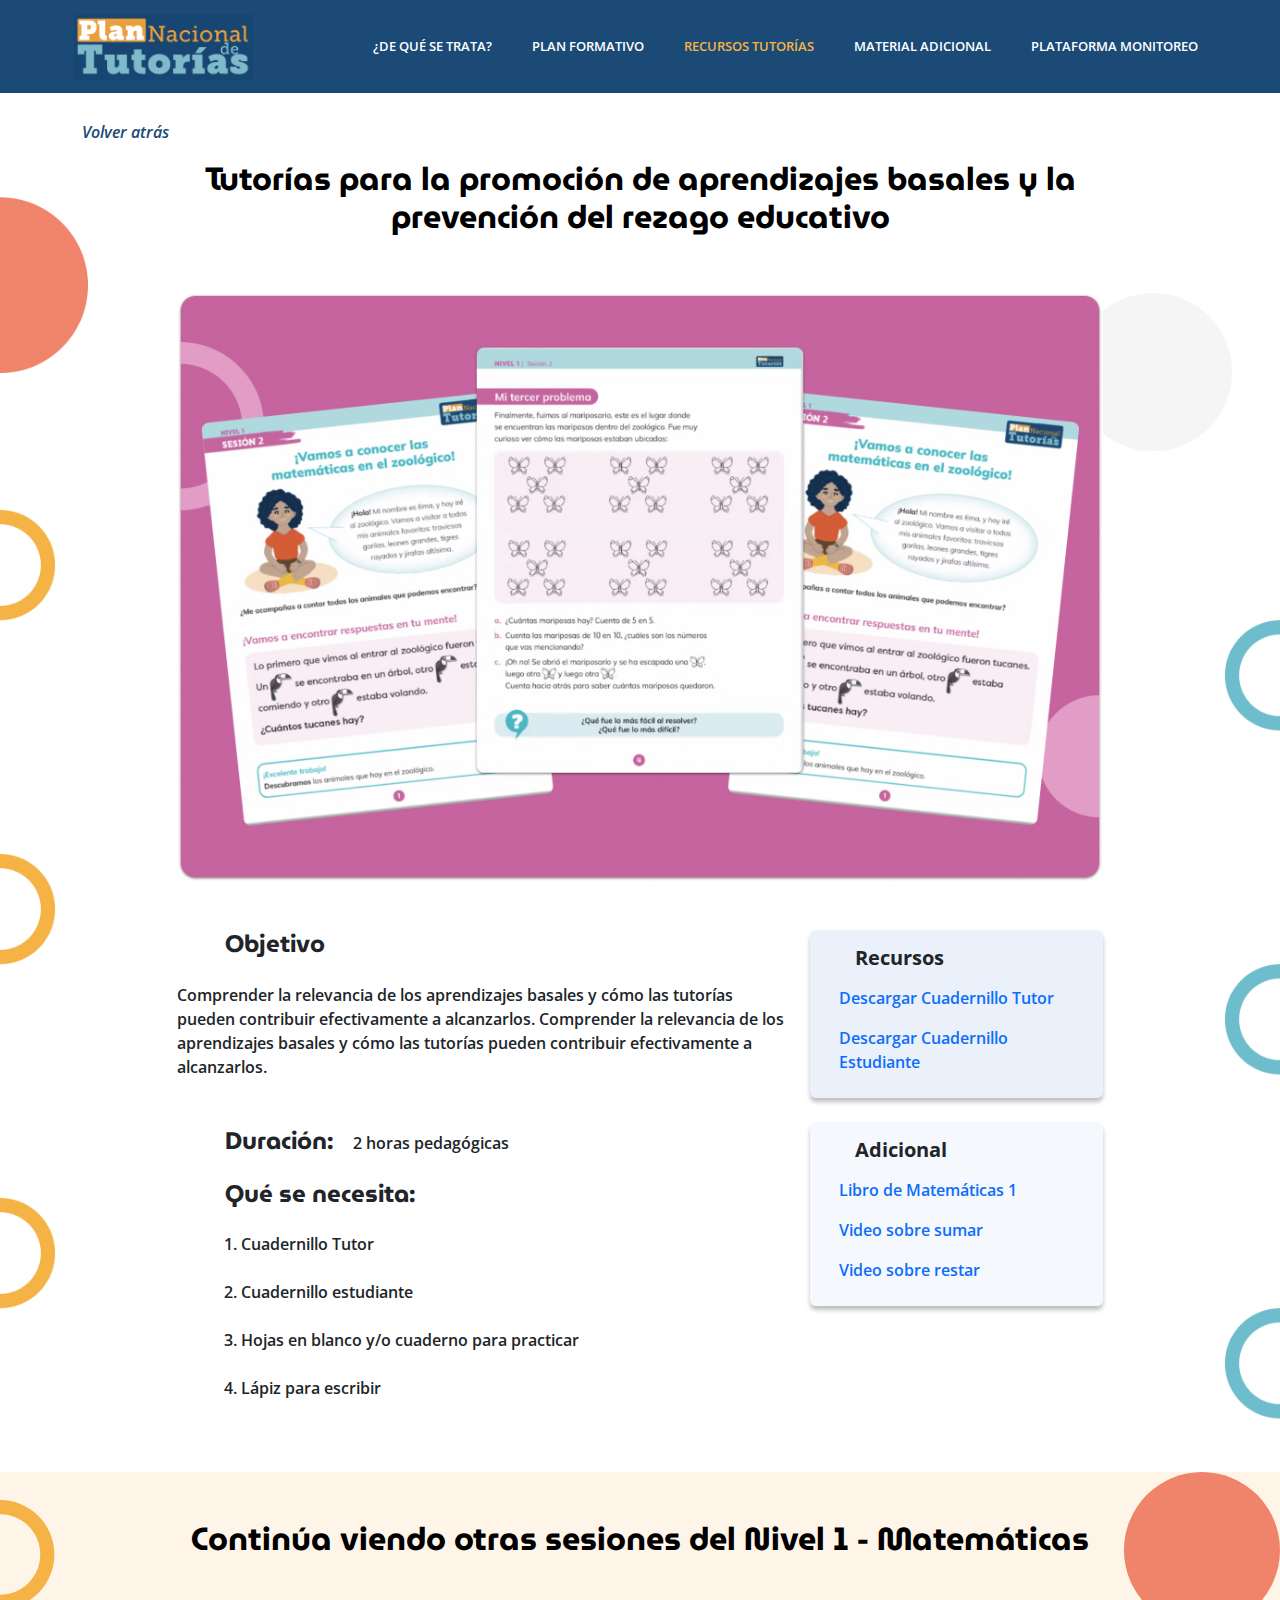
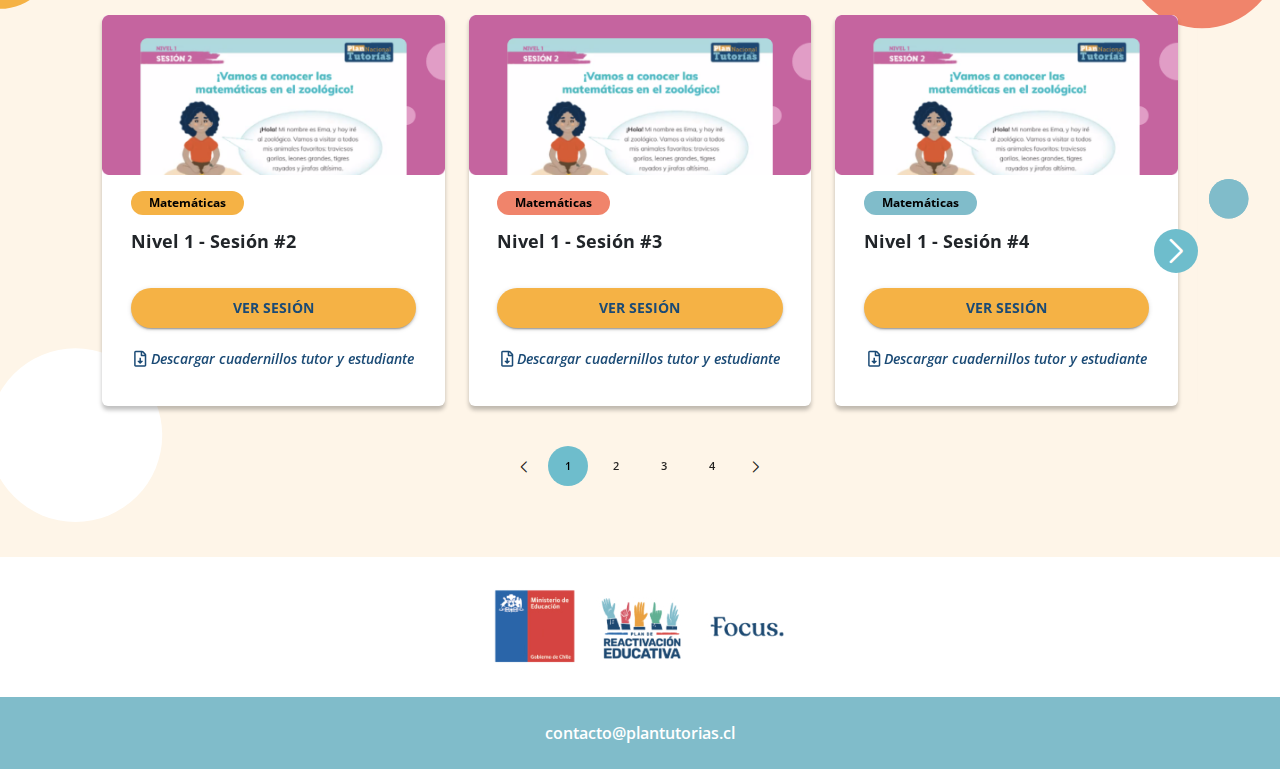
==== recursos-sesion.html @ ec2038d1 "feat: recursos sesion nav pilll" ====
<!DOCTYPE html>
<html lang="es">

<head>
    <meta charset="UTF-8">
    <meta name="viewport" content="width=device-width, initial-scale=1.0">
    <title>Plan Nacional | Tutorías | Recursos</title>
    <link href="https://cdn.jsdelivr.net/npm/bootstrap@5.3.3/dist/css/bootstrap.min.css" rel="stylesheet"
        integrity="sha384-QWTKZyjpPEjISv5WaRU9OFeRpok6YctnYmDr5pNlyT2bRjXh0JMhjY6hW+ALEwIH" crossorigin="anonymous">
    <link rel="preconnect" href="https://fonts.googleapis.com">
    <link rel="preconnect" href="https://fonts.gstatic.com" crossorigin>
    <link href="https://fonts.googleapis.com/css2?family=MuseoModerno:ital,wght@0,100..900;1,100..900&family=Open+Sans:ital,wght@0,300..800;1,300..800&display=swap" rel="stylesheet"> 
    <link rel="stylesheet" href="https://cdnjs.cloudflare.com/ajax/libs/animate.css/4.1.1/animate.min.css">
    <link rel="stylesheet" href="https://cdn.jsdelivr.net/npm/swiper@11/swiper-bundle.min.css" />
    <link href="style.css" rel="stylesheet">
</head>

<body>

    <main>

        <nav class="navbar navbar-expand-lg navbar-dark fixed-top bg-light">
            <div class="container px-lg-1">
                <a class="navbar-brand" href="index.html">
                    <img src="assets/plan-nacional-de-tutorias-logo.jpg" alt="Plan Nacional Tutorias Logo" height="66" class="d-inline-block align-text-top"> 
                </a>
                <button class="navbar-toggler" type="button" data-bs-toggle="offcanvas" data-bs-target="#offcanvasNavbar" aria-controls="offcanvasNavbar" aria-label="Toggle navigation">
                    <span class="navbar-toggler-icon"></span>
                </button>
                <div class="offcanvas offcanvas-end" tabindex="-1" id="offcanvasNavbar" aria-labelledby="offcanvasNavbarLabel">
                    <div class="offcanvas-header">
                      <h5 class="offcanvas-title d-none" id="offcanvasNavbarLabel">Offcanvas</h5>
                      <button type="button" class="btn-close" data-bs-dismiss="offcanvas" aria-label="Close"></button>
                    </div>
                    <div class="offcanvas-body">
                        <ul class="navbar-nav ms-auto">
                            <li class="nav-item" data-bs-dismiss="offcanvas">
                                <a class="nav-link" aria-current="true" href="index.html">¿De qué se trata?</a>
                            </li>
                            <li class="nav-item" data-bs-dismiss="offcanvas">
                                <a class="nav-link" href="index.html">Plan formativo</a>
                            </li>
                            <li class="nav-item" data-bs-dismiss="offcanvas">
                                <a class="nav-link active" href="recursos.html">Recursos tutorías</a>
                            </li>
                            <li class="nav-item" data-bs-dismiss="offcanvas">
                                <a class="nav-link" href="index.html">Material adicional</a>
                            </li>
                            <li class="nav-item" data-bs-dismiss="offcanvas">
                                <a class="nav-link" href="index.html">Plataforma monitoreo</a>
                            </li>
                        </ul>
                    </div> 
                </div> 
            </div>
        </nav> 

        <nav aria-label="breadcrumb">
            <div class="container mt-5">
                <div class="row">
                    <div class="col-12">
                        <ol class="breadcrumb">
                            <li class="breadcrumb-item active" aria-current="page">
                                <a href="index.html" class="text-italic text-decoration-none">Volver atrás</a>
                            </li>
                        </ol>
                    </div>
                </div>
            </div>
        </nav>

        <section class="section mb-5">
            <div class="container">
                <div class="row">
                    <div class="col-lg-10 mx-auto">

                        <div class="row">
                            <div class="col-12">
                                <h2 class="h2 pb-5 text-center">Tutorías para la promoción de aprendizajes basales y la prevención del rezago educativo</h2>
                            </div>
                        </div>
                        <div class="row mb-5">
                            <div class="col-12">
                                <img src="assets/image-7-big.jpg" alt="" class="w-100"/>
                            </div>
                        </div>
                        <div class="row justify-content-between">
                            <div class="col-lg-8">
                                <h6 class="h6 ps-lg-5 mb-4">Objetivo</h6>
                                <p class="mb-5">Comprender la relevancia de los aprendizajes basales y cómo las tutorías pueden contribuir efectivamente a alcanzarlos. Comprender la relevancia de los aprendizajes basales y cómo las tutorías pueden contribuir efectivamente a alcanzarlos.</p>
                                <div class="mb-4">
                                    <h6 class="h6 ps-lg-5 mb-4 d-inline me-3">Duración:</h6> <span class="d-inline">2 horas pedagógicas</span> 
                                </div>
                                <h6 class="h6 ps-lg-5 mb-4">Qué se necesita:</h6>
                                <ol class="ps-lg-5 ms-lg-3">
                                    <li class="mb-4">Cuadernillo Tutor</li>
                                    <li class="mb-4">Cuadernillo estudiante</li>
                                    <li class="mb-4">Hojas en blanco y/o cuaderno para practicar</li>
                                    <li class="mb-4">Lápiz para escribir</li>
                                </ol>
                            </div>
                            <div class="col-lg-4">
                                <div class="card bg-grey mb-4">
                                    <div class="card-body">
                                        <h5 class="card-title fw-bold ps-lg-3 mb-2">Recursos</h5> 
                                        <ul class="list-group list-group-flush">
                                            <li class="list-group-item">
                                                <a href="#">Descargar Cuadernillo Tutor</a>
                                            </li>
                                            <li class="list-group-item">
                                                <a href="#">Descargar Cuadernillo Estudiante</a>
                                            </li>
                                        </ul>
                                    </div>
                                </div>
                                <div class="card bg-light-grey">
                                    <div class="card-body">
                                        <h5 class="card-title fw-bold ps-lg-3 mb-2">Adicional</h5>
                                        <ul class="list-group list-group-flush">
                                            <li class="list-group-item">
                                                <a href="#">Libro de Matemáticas 1</a>
                                            </li>
                                            <li class="list-group-item">
                                                <a href="#">Video sobre sumar</a>
                                            </li>
                                            <li class="list-group-item">
                                                <a href="#">Video sobre restar</a>
                                            </li>
                                        </ul>
                                    </div>
                                </div>
                            </div>
                        </div>
                    </div>
                </div>
            </div>
        </section>

        <section class="section bg-secondary">
            <div class="container">
                <div class="row">
                    <div class="col-12">
                        <h2 class="h2 py-5 text-center">Continúa viendo otras sesiones del Nivel 1 - Matemáticas</h2>
                    </div>
                </div>
                <div class="row">
                    <div class="col-12">
                        <div class="swiper">
                            <div class="swiper-wrapper">
                                <div class="swiper-slide d-flex align-items-stretch">
                                    <div class="card">
                                        <img src="assets/image-sesion.png" class="card-img-top" alt="...">
                                        <div class="card-body d-flex align-items-start flex-column">
                                            <span class="badge rounded-pill bg-warning">Matemáticas</span>
                                            <h3 class="h5 card-title">Nivel 1 - Sesión #2</h3>
                                            <a href="#" class="btn btn-primary mt-auto w-100">Ver sesión</a>
                                            <a href="#" class="card-link">
                                                Descargar cuadernillos tutor y estudiante
                                            </a>
                                        </div>
                                    </div>
                                </div>
                                <div class="swiper-slide d-flex align-items-stretch">
                                    <div class="card">
                                        <img src="assets/image-sesion.png" class="card-img-top" alt="...">
                                        <div class="card-body d-flex align-items-start flex-column">
                                            <span class="badge rounded-pill bg-danger">Matemáticas</span>
                                            <h3 class="h5 card-title">Nivel 1 - Sesión #3</h3>
                                            <a href="#" class="btn btn-primary mt-auto w-100">Ver sesión</a>
                                            <a href="#" class="card-link">
                                                Descargar cuadernillos tutor y estudiante
                                            </a>
                                        </div>
                                    </div>
                                </div>
                                <div class="swiper-slide d-flex align-items-stretch">
                                    <div class="card">
                                        <img src="assets/image-sesion.png" class="card-img-top" alt="...">
                                        <div class="card-body d-flex align-items-start flex-column">
                                            <span class="badge rounded-pill bg-info">Matemáticas</span>
                                            <h3 class="h5 card-title">Nivel 1 - Sesión #4</h3>
                                            <a href="#" class="btn btn-primary mt-auto w-100">Ver sesión</a>
                                            <a href="#" class="card-link">
                                                Descargar cuadernillos tutor y estudiante
                                            </a>
                                        </div>
                                    </div>
                                </div>
                                <div class="swiper-slide d-flex align-items-stretch">
                                    <div class="card">
                                        <img src="assets/image-sesion.png" class="card-img-top" alt="...">
                                        <div class="card-body d-flex align-items-start flex-column">
                                            <span class="badge rounded-pill bg-warning">Matemáticas</span>
                                            <h3 class="h5 card-title">Nivel 1 - Sesión #4</h3>
                                            <a href="#" class="btn btn-primary mt-auto w-100">Ver sesión</a>
                                            <a href="#" class="card-link">
                                                Descargar cuadernillos tutor y estudiante
                                            </a>
                                        </div>
                                    </div>
                                </div>
                                <div class="swiper-slide d-flex align-items-stretch">
                                    <div class="card">
                                        <img src="assets/image-sesion.png" class="card-img-top" alt="...">
                                        <div class="card-body d-flex align-items-start flex-column">
                                            <span class="badge rounded-pill bg-warning">Matemáticas</span>
                                            <h3 class="h5 card-title">Nivel 1 - Sesión #4</h3>
                                            <a href="#" class="btn btn-primary mt-auto w-100">Ver sesión</a>
                                            <a href="#" class="card-link">
                                                Descargar cuadernillos tutor y estudiante
                                            </a>
                                        </div>
                                    </div>
                                </div>
                                <div class="swiper-slide d-flex align-items-stretch">
                                    <div class="card">
                                        <img src="assets/image-sesion.png" class="card-img-top" alt="...">
                                        <div class="card-body d-flex align-items-start flex-column">
                                            <span class="badge rounded-pill bg-warning">Matemáticas</span>
                                            <h3 class="h5 card-title">Nivel 1 - Sesión #4</h3>
                                            <a href="#" class="btn btn-primary mt-auto w-100">Ver sesión</a>
                                            <a href="#" class="card-link">
                                                Descargar cuadernillos tutor y estudiante
                                            </a>
                                        </div>
                                    </div>
                                </div>
                            </div> 
                            <div class="append-buttons">
                                <a href="#" class="prepend-slide"> </a>  
                                <div class="swiper-pagination"></div>   
                                <a href="#" class="append-slide"> </a> 
                            </div>
                            <div class="swiper-button-prev"></div>
                            <div class="swiper-button-next"></div> 
                        </div>
                    </div> 
                </div>
            </div>
        </section>

        <footer>
            
            <div class="container">
                <div class="row">
                    <div class="col py-4 text-center">
                        <img src="assets/logos-footer.jpg" alt="">
                    </div>
                </div>
            </div> 

            <div class="footer py-4">
                <div class="container px-5 px-lg-1">
                    <div class="row"> 
                        <div class="col">
                            <p class="text-white text-center m-0">contacto@plantutorias.cl</p>
                        </div>
                    </div>
                </div>
            </div>

        </footer> 

    </main>

    <script src="https://cdn.jsdelivr.net/npm/bootstrap@5.3.3/dist/js/bootstrap.bundle.min.js"
        integrity="sha384-YvpcrYf0tY3lHB60NNkmXc5s9fDVZLESaAA55NDzOxhy9GkcIdslK1eN7N6jIeHz"
        crossorigin="anonymous"></script>
    <script src="https://cdn.jsdelivr.net/npm/swiper@11/swiper-bundle.min.js"></script>
    <script src="main.js"></script>

</body>

</html>
---- style.css ----
:root {
    --black:        rgba(0, 0, 0, 1);
    --blue:         rgba(56, 114, 255, 1);
    --cyan:         rgba(128, 188, 202, 1);
    --dark-blue:    rgba(26, 74, 117, 1);
    --dark-grey:    rgba(117, 117, 117, 1);
    --grey:         rgba(235, 241, 250, 1); 
    --light-grey:   rgba(235, 241, 250, .5); 
    --light-yellow: rgba(254, 245, 232, 1);
    --pink:         rgba(197, 100, 159, 1);
    --salmon:       rgba(240, 132, 107, 1);
    --sky:          rgba(110, 189, 204, 1);
    --white:        rgba(255, 255, 255, 1);
    --yellow:       rgba(245, 178, 69, 1);
    --open-sans:    'Open Sans', arial, sans-serif;
    --museo:        "MuseoModerno", sans-serif;
}

body {
    font-family: var(--open-sans);
    font-weight: 600;
    padding-top: 4.5em;
    font-size: 1rem;
}


@media (min-width: 576px){ 

    .section{
        background-image: url(assets/background-section.jpg), url(assets/background-6.png);
        background-size: 100%, 100%;
        background-repeat: no-repeat, repeat-y; 
        background-position: center top, center center;
    }

    .section.bg-secondary{
        background-image: url(assets/background-3.svg);
    }
}

.navbar{
    background-color: var(--dark-blue)!important;
}

.navbar-expand-lg .navbar-nav .nav-link{
    padding-left: 2rem;
    color: var(--white);
    text-transform: uppercase;
    font-size: .8rem;
}

.navbar-expand-lg .navbar-nav .nav-link:hover, 
.navbar-expand-lg .navbar-nav .nav-link:focus, 
.navbar-expand-lg .navbar-nav .nav-link:active, 
.navbar-expand-lg .navbar-nav .nav-link.active
{
    color: var(--yellow);
}

.navbar-toggler{
    border-color: var(--primary);
}

.navbar-toggler:focus{
    box-shadow: var(--primary)
}

.breadcrumb-item.active a{
    font-style: italic;
    color: var(--dark-blue);
}

.h1, .h2, .h3, .h4{
    font-family: var(--museo);
    color: var(--black); 
    font-size: 2rem;
    font-weight: 700;
}

.h3 {
    font-family: var(--open-sans);
    font-size: 1.5rem;
    font-weight: 700;
}

.h4 {
    font-family: var(--open-sans);
    font-size: 1.1rem;
    text-transform: uppercase;
    color: var(--dark-grey);
}
 
.h6 {
    font-family: var(--museo);
    font-size: 1.5rem;
    font-weight: 700;
}
 
.hero {
    overflow: hidden;
    height: 60vh;
    background-size: 100%;
    background-color: var(--cyan);
}  

.hero.hero-recursos{ 
    background-color: var(--yellow);
}

@media (min-width: 576px){
    .hero{
        background-color: var(--cyan);
        background-image: url(assets/background-banner.svg);
        background-repeat: no-repeat;
        background-position: bottom right; 
        background-size: 55%;
    }
    .hero.hero-recursos{
        background-color: var(--yellow);
        background-image: url(assets/background-banner-recursos.svg);
    }
}

.bg-grey{
    background-color: var(--grey)
}

.bg-light-grey{
    background-color: var(--light-grey)
}

.bg-secondary{
    background-color: var(--light-yellow)!important;
}

.bg-warning{
    background-color: var(--yellow)!important;
}

.bg-danger{
    background-color: var(--salmon)!important;
}

.bg-info{
    background-color: var(--cyan)!important;
}

.badge{
    color: var(--black)!important;
    margin-bottom: 1.3em;
    padding: .5em 1.5em;
}

.btn{
    border-radius: 50px;
    font-weight: bolder;
    text-transform: uppercase;
}

.btn-lg{
    padding: 1rem 2rem;
}

.btn.btn-primary{
    background-color: var(--yellow)!important;
    border: none;
    box-shadow: 0 3px 1px -2px rgba(0, 0, 0, .2), 
                0 2px 2px 0 rgba(0, 0, 0, .14), 
                0 1px 5px 0 rgba(0, 0, 0, .12);
    color: var(--dark-blue);
    font-size: .9rem;
    font-weight: 700;
    padding: .6rem;
    text-transform: uppercase;
}

.card{
    box-shadow: 0 4px 4px 0px rgba(0, 0, 0, .25);
    border: none;
}

.card .card-body{
    padding: 1rem 1.8rem;
}

.card .card-body .h5{
    font-family: var(--open-sans);
    font-weight: 700;
    font-size: 1.1rem;
    line-height: 1.4rem;
}
    
.card .card-link{
    display: block;
    font-style: italic;
    font-size: .85rem;
    text-decoration: none;
    display: flex;
    align-items: center;
    color: var(--dark-blue);
    margin: 1rem 0;
}

.card .card-link:before{
    content: '';
    background-image: url(assets/descargar-icon.svg);
    display: inline-block;
    width: 20px;
    height: 30px;
    background-repeat: no-repeat;
    background-position: center;
    background-size: contain;
}

.card .card-title{
    margin-bottom: 1.6rem;
}

.list-group{
    background: transparent;
}

.list-group .list-group-item{
    border: none;
    background: transparent;
    padding-right: 0;
    padding-left: 0;
}

.list-group .list-group-item a {
    text-decoration: none;
}

.figure {
    overflow: hidden;
}

.figure-img {
    height: 100%;
    object-fit: cover; 
} 

.iframe-container {
    background-attachment: scroll;
    background-image: url(assets/iframe-background.png);
    background-position: top;
    background-repeat: no-repeat;
    background-size: 100%;
    min-height: 30vh;
}

@media(min-width: 720px) {

    .iframe-container {
        min-height: 880px;
    }
    
}

.video{
    border-radius: 8px;
    overflow: hidden;
    box-shadow: 
        0 115px 64px rgba(0, 0, 0, .01),
        0 75px 59px rgba(0, 0, 0, .08),
        0 42px 50px rgba(0, 0, 0, .28),
        0 18px 37px rgba(0, 0, 0, .47),
        0 5px 20px rgba(0, 0, 0, .54);
}
 
.footer {
    background-color: var(--cyan);
}

.swiper {
    width: 100%;
    height: 87%; 
    padding: 0 20px;
}

@media (min-width: 576px){ 
    
    .swiper {
        width: 100%;
        height: 87%;
        padding: 0 20px 80px;
    }

}

.swiper-button-next.swiper-button-disabled, .swiper-button-prev.swiper-button-disabled{
    display: none;
}

.swiper-button-prev, .swiper-rtl .swiper-button-next{ 
    left: 0px;
}

.swiper-button-next, .swiper-rtl .swiper-button-prev{
    right: 0px;
}

.swiper-button-prev, .swiper-rtl .swiper-button-next,
.swiper-button-next, .swiper-rtl .swiper-button-prev{
    background: var(--sky);
    border-radius: 50px;
    padding: 22px;
} 

.swiper-button-next:after, .swiper-button-prev:after{
    font-size: 1.5rem;
    color: white;
}

.swiper-horizontal>.swiper-pagination-bullets, .swiper-pagination-bullets.swiper-pagination-horizontal, .swiper-pagination-custom, .swiper-pagination-fraction{
    position: relative;
    width: auto;
    bottom: 0;  
}

.swiper-pagination-bullet {
    width: 40px;
    height: 40px;
    text-align: center;
    line-height: 20px;
    font-size: .7rem;
    color: rgba(0,0,0,.87);
    opacity: 1;
    background: transparent;
    align-content: center;
}

.swiper-pagination-bullet-active {
    color: var(--black);
    background: var(--sky);
}
    
.append-buttons  {
    display: flex;
    align-items: center;
    justify-content: center;
    margin-top: 40px;
} 

.prepend-slide, 
.append-slide{
    display: none
}

@media (min-width: 576px){ 
    .prepend-slide, 
    .append-slide{
        width: 40px;
        height: 40px;  
        color: rgba(0,0,0,.87);
        text-decoration: none; 
        border-radius: 50px;  
        font-family: swiper-icons;
        font-size: .7rem;
        text-transform: none !important;
        letter-spacing: 0;
        font-variant: initial;
        line-height: 1;
        display: inline-block;
        text-align: center;
        align-content: center;
    }

    .prepend-slide:after{
        content: 'prev';
    } 

    .append-slide:after{
        content: 'next';
    } 
}

.opacity{
    opacity: .8
}

.nav-pills{
    justify-content: center;
}

.nav-pills .nav-item{
    margin: 0 .5rem;
}

.nav-pills .nav-item .nav-link{
    border-radius: 50px;
    border: 1px solid var(--dark-blue);
    color: var(--dark-blue);
    font-weight: 700;
}

.nav-pills .nav-item .nav-link.active{
    border: 1px solid var(--sky);
    background: var(--sky);
    color: var(--white);
}

.offcanvas{
    background: var(--sky)
}
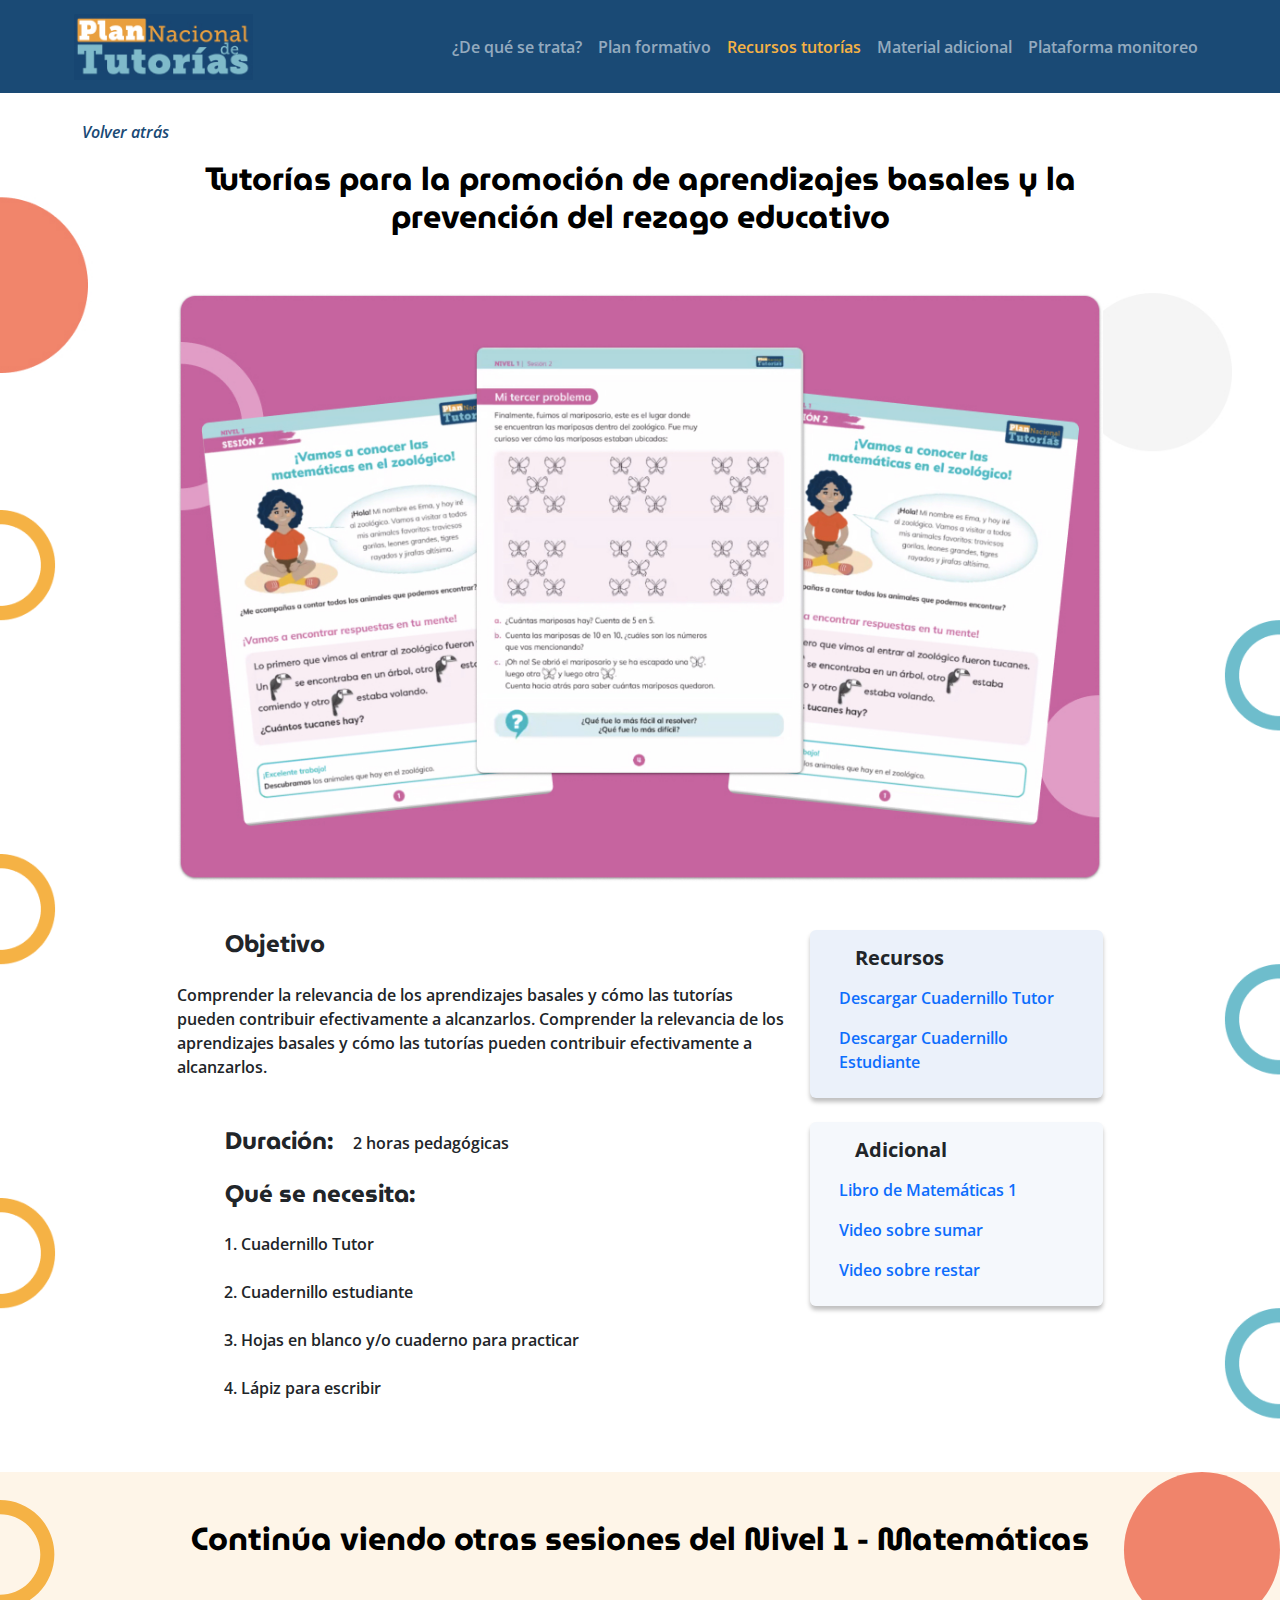
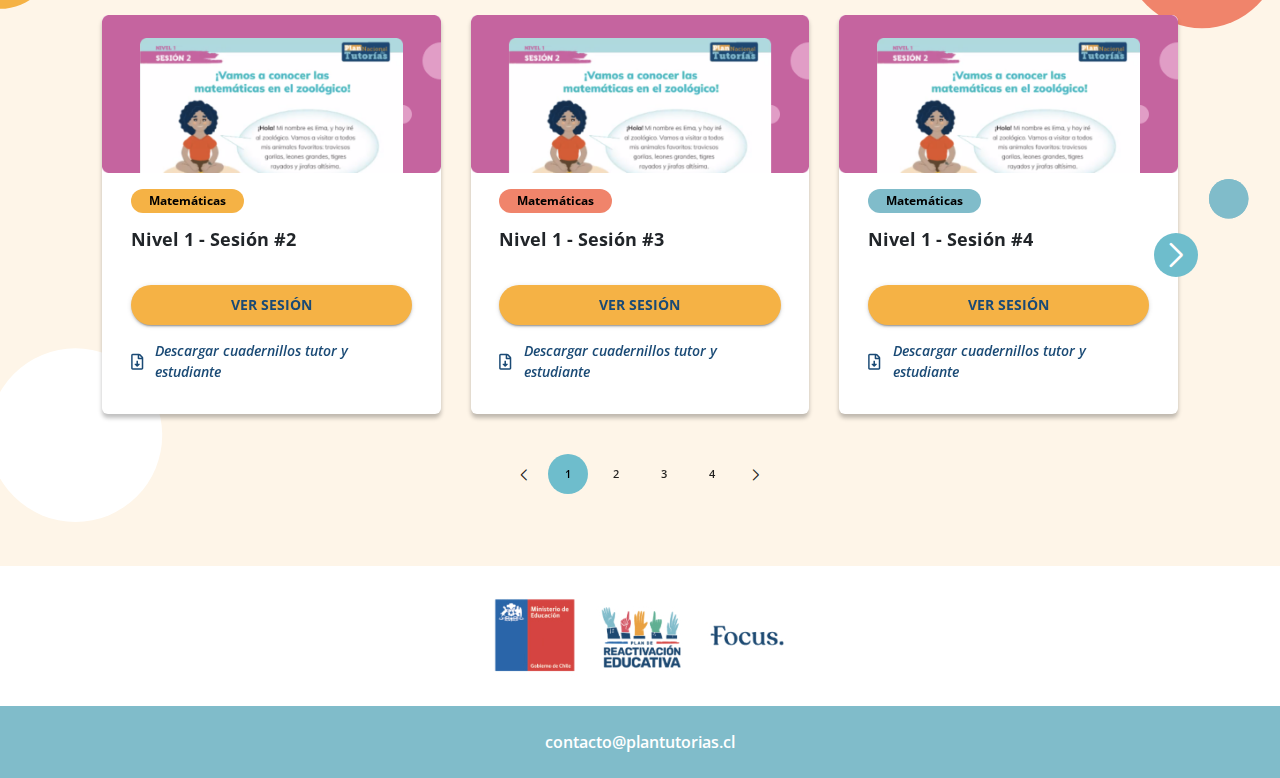
==== commit 0a28af5f: "feat: css fixes" ====
--- a/recursos-sesion.html
+++ b/recursos-sesion.html
@@ -28,9 +28,9 @@
                     <span class="navbar-toggler-icon"></span>
                 </button>
                 <div class="offcanvas offcanvas-end" tabindex="-1" id="offcanvasNavbar" aria-labelledby="offcanvasNavbarLabel">
-                    <div class="offcanvas-header">
-                      <h5 class="offcanvas-title d-none" id="offcanvasNavbarLabel">Offcanvas</h5>
-                      <button type="button" class="btn-close" data-bs-dismiss="offcanvas" aria-label="Close"></button>
+                    <div class="offcanvas-header" data-bs-theme="dark">
+                        <h5 class="offcanvas-title d-none" id="offcanvasNavbarLabel">Offcanvas</h5> 
+                        <button type="button" class="btn-close" data-bs-dismiss="offcanvas" aria-label="Close"></button>  
                     </div>
                     <div class="offcanvas-body">
                         <ul class="navbar-nav ms-auto">
@@ -151,7 +151,7 @@
                                     <div class="card">
                                         <img src="assets/image-sesion.png" class="card-img-top" alt="...">
                                         <div class="card-body d-flex align-items-start flex-column">
-                                            <span class="badge rounded-pill bg-warning">Matemáticas</span>
+                                            <span class="badge rounded-pill badge-warning">Matemáticas</span>
                                             <h3 class="h5 card-title">Nivel 1 - Sesión #2</h3>
                                             <a href="#" class="btn btn-primary mt-auto w-100">Ver sesión</a>
                                             <a href="#" class="card-link">
@@ -164,7 +164,7 @@
                                     <div class="card">
                                         <img src="assets/image-sesion.png" class="card-img-top" alt="...">
                                         <div class="card-body d-flex align-items-start flex-column">
-                                            <span class="badge rounded-pill bg-danger">Matemáticas</span>
+                                            <span class="badge rounded-pill badge-danger">Matemáticas</span>
                                             <h3 class="h5 card-title">Nivel 1 - Sesión #3</h3>
                                             <a href="#" class="btn btn-primary mt-auto w-100">Ver sesión</a>
                                             <a href="#" class="card-link">
@@ -177,46 +177,46 @@
                                     <div class="card">
                                         <img src="assets/image-sesion.png" class="card-img-top" alt="...">
                                         <div class="card-body d-flex align-items-start flex-column">
-                                            <span class="badge rounded-pill bg-info">Matemáticas</span>
-                                            <h3 class="h5 card-title">Nivel 1 - Sesión #4</h3>
-                                            <a href="#" class="btn btn-primary mt-auto w-100">Ver sesión</a>
-                                            <a href="#" class="card-link">
-                                                Descargar cuadernillos tutor y estudiante
-                                            </a>
-                                        </div>
-                                    </div>
-                                </div>
-                                <div class="swiper-slide d-flex align-items-stretch">
-                                    <div class="card">
-                                        <img src="assets/image-sesion.png" class="card-img-top" alt="...">
-                                        <div class="card-body d-flex align-items-start flex-column">
-                                            <span class="badge rounded-pill bg-warning">Matemáticas</span>
-                                            <h3 class="h5 card-title">Nivel 1 - Sesión #4</h3>
-                                            <a href="#" class="btn btn-primary mt-auto w-100">Ver sesión</a>
-                                            <a href="#" class="card-link">
-                                                Descargar cuadernillos tutor y estudiante
-                                            </a>
-                                        </div>
-                                    </div>
-                                </div>
-                                <div class="swiper-slide d-flex align-items-stretch">
-                                    <div class="card">
-                                        <img src="assets/image-sesion.png" class="card-img-top" alt="...">
-                                        <div class="card-body d-flex align-items-start flex-column">
-                                            <span class="badge rounded-pill bg-warning">Matemáticas</span>
-                                            <h3 class="h5 card-title">Nivel 1 - Sesión #4</h3>
-                                            <a href="#" class="btn btn-primary mt-auto w-100">Ver sesión</a>
-                                            <a href="#" class="card-link">
-                                                Descargar cuadernillos tutor y estudiante
-                                            </a>
-                                        </div>
-                                    </div>
-                                </div>
-                                <div class="swiper-slide d-flex align-items-stretch">
-                                    <div class="card">
-                                        <img src="assets/image-sesion.png" class="card-img-top" alt="...">
-                                        <div class="card-body d-flex align-items-start flex-column">
-                                            <span class="badge rounded-pill bg-warning">Matemáticas</span>
+                                            <span class="badge rounded-pill badge-info">Matemáticas</span>
+                                            <h3 class="h5 card-title">Nivel 1 - Sesión #4</h3>
+                                            <a href="#" class="btn btn-primary mt-auto w-100">Ver sesión</a>
+                                            <a href="#" class="card-link">
+                                                Descargar cuadernillos tutor y estudiante
+                                            </a>
+                                        </div>
+                                    </div>
+                                </div>
+                                <div class="swiper-slide d-flex align-items-stretch">
+                                    <div class="card">
+                                        <img src="assets/image-sesion.png" class="card-img-top" alt="...">
+                                        <div class="card-body d-flex align-items-start flex-column">
+                                            <span class="badge rounded-pill badge-warning">Matemáticas</span>
+                                            <h3 class="h5 card-title">Nivel 1 - Sesión #4</h3>
+                                            <a href="#" class="btn btn-primary mt-auto w-100">Ver sesión</a>
+                                            <a href="#" class="card-link">
+                                                Descargar cuadernillos tutor y estudiante
+                                            </a>
+                                        </div>
+                                    </div>
+                                </div>
+                                <div class="swiper-slide d-flex align-items-stretch">
+                                    <div class="card">
+                                        <img src="assets/image-sesion.png" class="card-img-top" alt="...">
+                                        <div class="card-body d-flex align-items-start flex-column">
+                                            <span class="badge rounded-pill badge-warning">Matemáticas</span>
+                                            <h3 class="h5 card-title">Nivel 1 - Sesión #4</h3>
+                                            <a href="#" class="btn btn-primary mt-auto w-100">Ver sesión</a>
+                                            <a href="#" class="card-link">
+                                                Descargar cuadernillos tutor y estudiante
+                                            </a>
+                                        </div>
+                                    </div>
+                                </div>
+                                <div class="swiper-slide d-flex align-items-stretch">
+                                    <div class="card">
+                                        <img src="assets/image-sesion.png" class="card-img-top" alt="...">
+                                        <div class="card-body d-flex align-items-start flex-column">
+                                            <span class="badge rounded-pill badge-warning">Matemáticas</span>
                                             <h3 class="h5 card-title">Nivel 1 - Sesión #4</h3>
                                             <a href="#" class="btn btn-primary mt-auto w-100">Ver sesión</a>
                                             <a href="#" class="card-link">
--- a/style.css
+++ b/style.css
@@ -12,67 +12,105 @@
     --sky:          rgba(110, 189, 204, 1);
     --white:        rgba(255, 255, 255, 1);
     --yellow:       rgba(245, 178, 69, 1);
+    --museo:        "MuseoModerno", sans-serif;
     --open-sans:    'Open Sans', arial, sans-serif;
-    --museo:        "MuseoModerno", sans-serif;
 }
 
 body {
     font-family: var(--open-sans);
+    font-size: 1rem;
     font-weight: 600;
     padding-top: 4.5em;
-    font-size: 1rem;
-}
-
-
-@media (min-width: 576px){ 
+}
+
+@media (min-width: 960px){ 
 
     .section{
         background-image: url(assets/background-section.jpg), url(assets/background-6.png);
+        background-position: center top, center center;
+        background-repeat: no-repeat, repeat-y; 
         background-size: 100%, 100%;
-        background-repeat: no-repeat, repeat-y; 
-        background-position: center top, center center;
     }
 
     .section.bg-secondary{
         background-image: url(assets/background-3.svg);
     }
-}
+
+}
+
+/* navbar */
 
 .navbar{
     background-color: var(--dark-blue)!important;
 }
 
-.navbar-expand-lg .navbar-nav .nav-link{
+.navbar .navbar-expand-lg .navbar-nav .nav-link{
+    color: var(--white);
+    font-size: .8rem;
     padding-left: 2rem;
-    color: var(--white);
     text-transform: uppercase;
-    font-size: .8rem;
-}
-
-.navbar-expand-lg .navbar-nav .nav-link:hover, 
-.navbar-expand-lg .navbar-nav .nav-link:focus, 
-.navbar-expand-lg .navbar-nav .nav-link:active, 
-.navbar-expand-lg .navbar-nav .nav-link.active
+}
+
+.navbar .navbar-nav .nav-item .nav-link:hover, 
+.navbar .navbar-nav .nav-item .nav-link:focus, 
+.navbar .navbar-nav .nav-item .nav-link:active, 
+.navbar .navbar-nav .nav-item .nav-link.active
 {
     color: var(--yellow);
 }
 
-.navbar-toggler{
+.navbar .navbar-toggler{
     border-color: var(--primary);
 }
 
-.navbar-toggler:focus{
+.navbar .navbar-toggler:focus{
     box-shadow: var(--primary)
 }
 
+.navbar .offcanvas{
+    background: var(--dark-blue)
+} 
+
+.navbar .offcanvas .offcanvas-header .btn-close{
+    color: var(--white)!important;
+}
+ 
+/* nav-pills */
+
+.nav-pills{
+    justify-content: center;
+}
+
+.nav-pills .nav-item{
+    margin: 0 .5rem;
+}
+
+.nav-pills .nav-item .nav-link{
+    border-radius: 50px;
+    border: 1px solid var(--dark-blue);
+    color: var(--dark-blue);
+    font-weight: 700;
+}
+
+.nav-pills .nav-item .nav-link.active{
+    background: var(--sky);
+    border: 1px solid var(--sky);
+    color: var(--white);
+}
+
+
+/* breadcrumb */
+
 .breadcrumb-item.active a{
+    color: var(--dark-blue);
     font-style: italic;
-    color: var(--dark-blue);
-}
+}
+
+/* titles */
 
 .h1, .h2, .h3, .h4{
+    color: var(--black); 
     font-family: var(--museo);
-    color: var(--black); 
     font-size: 2rem;
     font-weight: 700;
 }
@@ -84,10 +122,10 @@
 }
 
 .h4 {
+    color: var(--dark-grey);
     font-family: var(--open-sans);
     font-size: 1.1rem;
     text-transform: uppercase;
-    color: var(--dark-grey);
 }
  
 .h6 {
@@ -96,30 +134,34 @@
     font-weight: 700;
 }
  
+/* hero */
+
 .hero {
+    background-size: 100%;
+    height: 60vh;
     overflow: hidden;
-    height: 60vh;
-    background-size: 100%;
+    background-position: bottom right; 
+    background-repeat: no-repeat;
+    background-size: 55%;
+}  
+
+.hero.hero-info{ 
     background-color: var(--cyan);
-}  
-
-.hero.hero-recursos{ 
+}
+
+.hero.hero-warning{ 
     background-color: var(--yellow);
 }
 
-@media (min-width: 576px){
-    .hero{
-        background-color: var(--cyan);
-        background-image: url(assets/background-banner.svg);
-        background-repeat: no-repeat;
-        background-position: bottom right; 
-        background-size: 55%;
-    }
-    .hero.hero-recursos{
-        background-color: var(--yellow);
-        background-image: url(assets/background-banner-recursos.svg);
-    }
-}
+@media (min-width: 960px){
+
+    .hero{ 
+        background-image: url(assets/background-hero.svg);
+    } 
+
+}
+
+/* bg */
 
 .bg-grey{
     background-color: var(--grey)
@@ -144,12 +186,28 @@
 .bg-info{
     background-color: var(--cyan)!important;
 }
+
+/* badge */
 
 .badge{
     color: var(--black)!important;
     margin-bottom: 1.3em;
     padding: .5em 1.5em;
 }
+
+.badge-danger{
+    background-color: var(--salmon)!important;
+}
+
+.badge-info{
+    background-color: var(--cyan)!important;
+}
+
+.badge-warning{
+    background-color: var(--yellow)!important;
+}
+
+/* btn */
 
 .btn{
     border-radius: 50px;
@@ -174,9 +232,11 @@
     text-transform: uppercase;
 }
 
+/* card */
+
 .card{
+    border: none;
     box-shadow: 0 4px 4px 0px rgba(0, 0, 0, .25);
-    border: none;
 }
 
 .card .card-body{
@@ -185,51 +245,55 @@
 
 .card .card-body .h5{
     font-family: var(--open-sans);
-    font-weight: 700;
     font-size: 1.1rem;
+    font-weight: 700;
     line-height: 1.4rem;
 }
     
 .card .card-link{
-    display: block;
-    font-style: italic;
-    font-size: .85rem;
-    text-decoration: none;
-    display: flex;
     align-items: center;
     color: var(--dark-blue);
+    display: block;
+    display: flex;
+    font-size: .85rem;
+    font-style: italic;
     margin: 1rem 0;
+    text-decoration: none;
 }
 
 .card .card-link:before{
     content: '';
     background-image: url(assets/descargar-icon.svg);
+    background-position: center left;
+    background-repeat: no-repeat;
+    background-size: contain;
     display: inline-block;
-    width: 20px;
     height: 30px;
-    background-repeat: no-repeat;
-    background-position: center;
-    background-size: contain;
+    width: 25px;
 }
 
 .card .card-title{
     margin-bottom: 1.6rem;
 }
 
-.list-group{
+/* list-group */
+
+.card .list-group{
     background: transparent;
 }
 
-.list-group .list-group-item{
+.card .list-group .list-group-item{
+    background: transparent;
     border: none;
-    background: transparent;
+    padding-left: 0;
     padding-right: 0;
-    padding-left: 0;
-}
-
-.list-group .list-group-item a {
+}
+
+.card .list-group .list-group-item a {
     text-decoration: none;
 }
+
+/* figure */
 
 .figure {
     overflow: hidden;
@@ -239,51 +303,39 @@
     height: 100%;
     object-fit: cover; 
 } 
-
-.iframe-container {
-    background-attachment: scroll;
-    background-image: url(assets/iframe-background.png);
-    background-position: top;
-    background-repeat: no-repeat;
-    background-size: 100%;
-    min-height: 30vh;
-}
-
-@media(min-width: 720px) {
-
-    .iframe-container {
-        min-height: 880px;
-    }
-    
-}
+ 
+/* video */
 
 .video{
     border-radius: 8px;
+    box-shadow: 0 115px 64px rgba(0, 0, 0, .01),
+                0 75px 59px rgba(0, 0, 0, .08),
+                0 42px 50px rgba(0, 0, 0, .28),
+                0 18px 37px rgba(0, 0, 0, .47),
+                0 5px 20px rgba(0, 0, 0, .54);
     overflow: hidden;
-    box-shadow: 
-        0 115px 64px rgba(0, 0, 0, .01),
-        0 75px 59px rgba(0, 0, 0, .08),
-        0 42px 50px rgba(0, 0, 0, .28),
-        0 18px 37px rgba(0, 0, 0, .47),
-        0 5px 20px rgba(0, 0, 0, .54);
 }
  
+/* footer */
+
 .footer {
     background-color: var(--cyan);
 }
 
+/* swiper carousel */
+
 .swiper {
+    height: 87%; 
+    padding: 20px;
     width: 100%;
-    height: 87%; 
-    padding: 0 20px;
 }
 
 @media (min-width: 576px){ 
     
     .swiper {
-        width: 100%;
         height: 87%;
         padding: 0 20px 80px;
+        width: 100%;
     }
 
 }
@@ -308,36 +360,36 @@
 } 
 
 .swiper-button-next:after, .swiper-button-prev:after{
+    color: white;
     font-size: 1.5rem;
-    color: white;
 }
 
 .swiper-horizontal>.swiper-pagination-bullets, .swiper-pagination-bullets.swiper-pagination-horizontal, .swiper-pagination-custom, .swiper-pagination-fraction{
+    bottom: 0;  
     position: relative;
     width: auto;
-    bottom: 0;  
 }
 
 .swiper-pagination-bullet {
+    align-content: center;
+    background: transparent;
+    color: rgba(0,0,0,.87);
+    font-size: .7rem;
+    height: 40px;
+    line-height: 20px;
+    opacity: 1;
+    text-align: center;
     width: 40px;
-    height: 40px;
-    text-align: center;
-    line-height: 20px;
-    font-size: .7rem;
-    color: rgba(0,0,0,.87);
-    opacity: 1;
-    background: transparent;
-    align-content: center;
 }
 
 .swiper-pagination-bullet-active {
+    background: var(--sky);
     color: var(--black);
-    background: var(--sky);
 }
     
 .append-buttons  {
+    align-items: center;
     display: flex;
-    align-items: center;
     justify-content: center;
     margin-top: 40px;
 } 
@@ -350,20 +402,20 @@
 @media (min-width: 576px){ 
     .prepend-slide, 
     .append-slide{
-        width: 40px;
-        height: 40px;  
+        align-content: center;
+        border-radius: 50px;  
         color: rgba(0,0,0,.87);
-        text-decoration: none; 
-        border-radius: 50px;  
+        display: inline-block;
         font-family: swiper-icons;
         font-size: .7rem;
+        font-variant: initial;
+        height: 40px;  
+        letter-spacing: 0;
+        line-height: 1;
+        text-align: center;
+        text-decoration: none; 
         text-transform: none !important;
-        letter-spacing: 0;
-        font-variant: initial;
-        line-height: 1;
-        display: inline-block;
-        text-align: center;
-        align-content: center;
+        width: 40px;
     }
 
     .prepend-slide:after{
@@ -378,28 +430,3 @@
 .opacity{
     opacity: .8
 }
-
-.nav-pills{
-    justify-content: center;
-}
-
-.nav-pills .nav-item{
-    margin: 0 .5rem;
-}
-
-.nav-pills .nav-item .nav-link{
-    border-radius: 50px;
-    border: 1px solid var(--dark-blue);
-    color: var(--dark-blue);
-    font-weight: 700;
-}
-
-.nav-pills .nav-item .nav-link.active{
-    border: 1px solid var(--sky);
-    background: var(--sky);
-    color: var(--white);
-}
-
-.offcanvas{
-    background: var(--sky)
-} 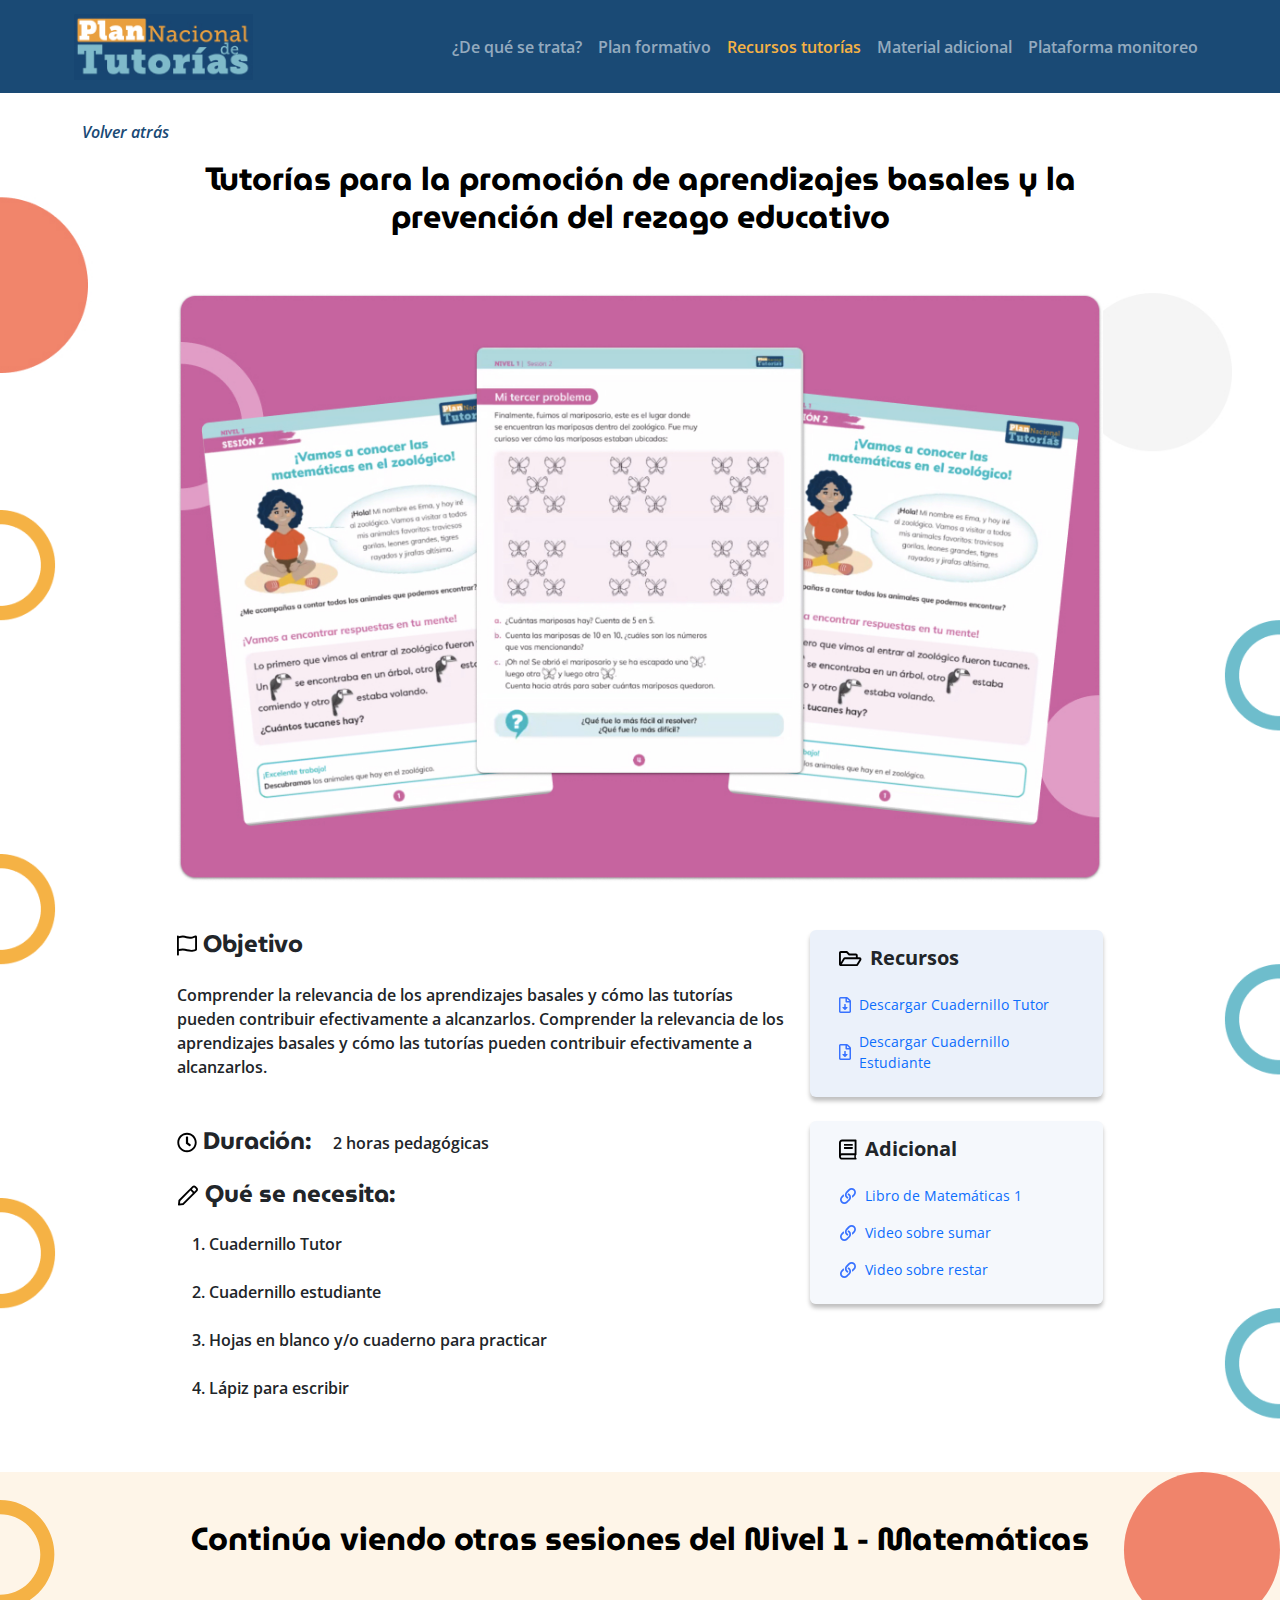
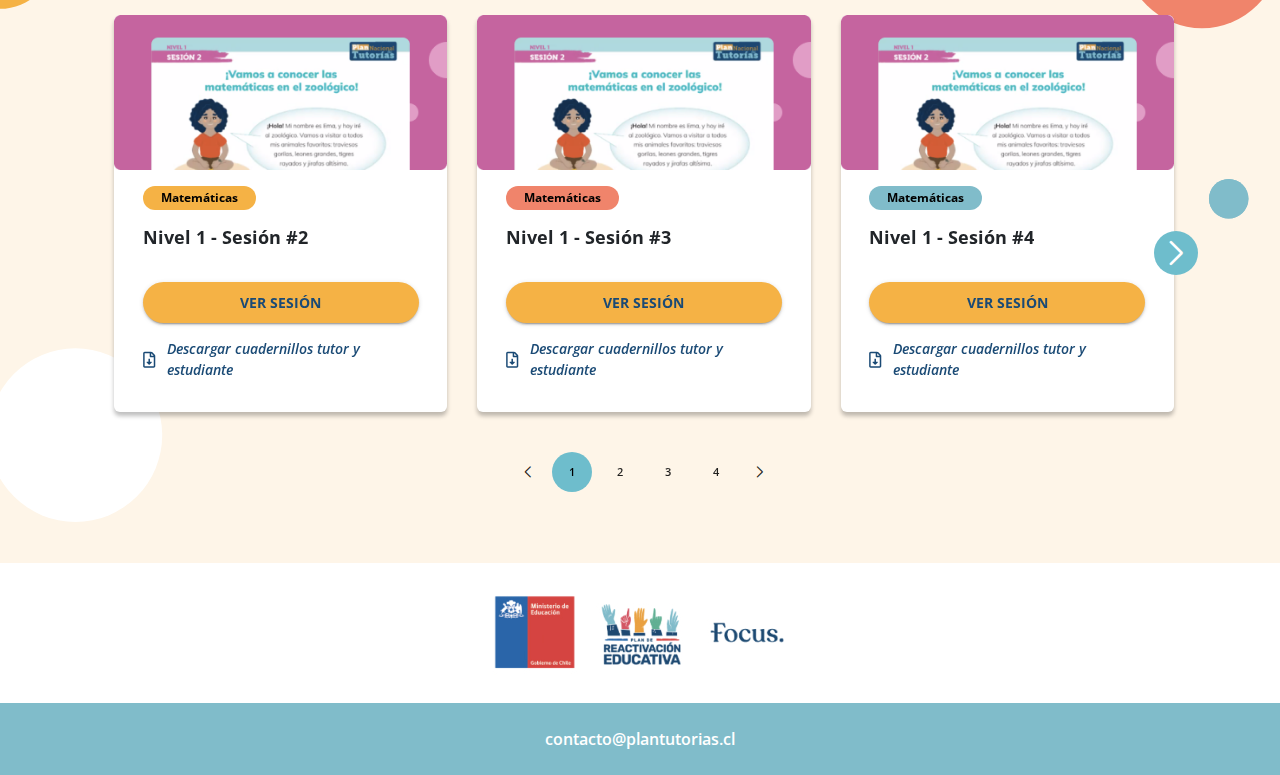
==== commit 19d9f720: "feat: icons titles" ====
--- a/recursos-sesion.html
+++ b/recursos-sesion.html
@@ -12,6 +12,7 @@
     <link href="https://fonts.googleapis.com/css2?family=MuseoModerno:ital,wght@0,100..900;1,100..900&family=Open+Sans:ital,wght@0,300..800;1,300..800&display=swap" rel="stylesheet"> 
     <link rel="stylesheet" href="https://cdnjs.cloudflare.com/ajax/libs/animate.css/4.1.1/animate.min.css">
     <link rel="stylesheet" href="https://cdn.jsdelivr.net/npm/swiper@11/swiper-bundle.min.css" />
+    <link rel="stylesheet" href="https://cdnjs.cloudflare.com/ajax/libs/font-awesome/5.15.4/css/all.min.css" integrity="sha512-1ycn6IcaQQ40/MKBW2W4Rhis/DbILU74C1vSrLJxCq57o941Ym01SwNsOMqvEBFlcgUa6xLiPY/NS5R+E6ztJQ==" crossorigin="anonymous" referrerpolicy="no-referrer" />    
     <link href="style.css" rel="stylesheet">
 </head>
 
@@ -86,13 +87,23 @@
                         </div>
                         <div class="row justify-content-between">
                             <div class="col-lg-8">
-                                <h6 class="h6 ps-lg-5 mb-4">Objetivo</h6>
+                                <h6 class="h6 mb-4">
+                                    <img src="assets/icons/flag.svg" alt=""/>
+                                    Objetivo
+                                </h6>
                                 <p class="mb-5">Comprender la relevancia de los aprendizajes basales y cómo las tutorías pueden contribuir efectivamente a alcanzarlos. Comprender la relevancia de los aprendizajes basales y cómo las tutorías pueden contribuir efectivamente a alcanzarlos.</p>
                                 <div class="mb-4">
-                                    <h6 class="h6 ps-lg-5 mb-4 d-inline me-3">Duración:</h6> <span class="d-inline">2 horas pedagógicas</span> 
-                                </div>
-                                <h6 class="h6 ps-lg-5 mb-4">Qué se necesita:</h6>
-                                <ol class="ps-lg-5 ms-lg-3">
+                                    <h6 class="h6 mb-4 d-inline me-3">
+                                        <img src="assets/icons/clock.svg" alt=""/>
+                                        Duración:
+                                    </h6> 
+                                    <span class="d-inline">2 horas pedagógicas</span> 
+                                </div>
+                                <h6 class="h6 mb-4">
+                                    <img src="assets/icons/pen.svg" alt=""/>
+                                    Qué se necesita:
+                                </h6>
+                                <ol class="ms-0">
                                     <li class="mb-4">Cuadernillo Tutor</li>
                                     <li class="mb-4">Cuadernillo estudiante</li>
                                     <li class="mb-4">Hojas en blanco y/o cuaderno para practicar</li>
@@ -102,29 +113,50 @@
                             <div class="col-lg-4">
                                 <div class="card bg-grey mb-4">
                                     <div class="card-body">
-                                        <h5 class="card-title fw-bold ps-lg-3 mb-2">Recursos</h5> 
+                                        <h5 class="card-title fw-bold mb-3">
+                                            <img src="assets/icons/folder.svg" alt=""/>
+                                            Recursos
+                                        </h5> 
                                         <ul class="list-group list-group-flush">
                                             <li class="list-group-item">
-                                                <a href="#">Descargar Cuadernillo Tutor</a>
-                                            </li>
-                                            <li class="list-group-item">
-                                                <a href="#">Descargar Cuadernillo Estudiante</a>
+                                                <a href="#">
+                                                    <img src="assets/icons/download-blue.svg" alt=""/>
+                                                    Descargar Cuadernillo Tutor
+                                                </a>
+                                            </li>
+                                            <li class="list-group-item">
+                                                <a href="#">
+                                                    <img src="assets/icons/download-blue.svg" alt=""/>
+                                                    Descargar Cuadernillo Estudiante
+                                                </a>
                                             </li>
                                         </ul>
                                     </div>
                                 </div>
                                 <div class="card bg-light-grey">
                                     <div class="card-body">
-                                        <h5 class="card-title fw-bold ps-lg-3 mb-2">Adicional</h5>
+                                        <h5 class="card-title fw-bold mb-3">
+                                            <img src="assets/icons/book.svg" alt=""/>
+                                            Adicional
+                                        </h5>
                                         <ul class="list-group list-group-flush">
                                             <li class="list-group-item">
-                                                <a href="#">Libro de Matemáticas 1</a>
-                                            </li>
-                                            <li class="list-group-item">
-                                                <a href="#">Video sobre sumar</a>
-                                            </li>
-                                            <li class="list-group-item">
-                                                <a href="#">Video sobre restar</a>
+                                                <a href="#">
+                                                    <img src="assets/icons/link.svg" alt=""/>
+                                                    Libro de Matemáticas 1
+                                                </a>
+                                            </li>
+                                            <li class="list-group-item">
+                                                <a href="#">
+                                                    <img src="assets/icons/link.svg" alt=""/>
+                                                    Video sobre sumar
+                                                </a>
+                                            </li>
+                                            <li class="list-group-item">
+                                                <a href="#">
+                                                    <img src="assets/icons/link.svg" alt=""/>
+                                                    Video sobre restar
+                                                </a>
                                             </li>
                                         </ul>
                                     </div>
--- a/style.css
+++ b/style.css
@@ -263,7 +263,7 @@
 
 .card .card-link:before{
     content: '';
-    background-image: url(assets/descargar-icon.svg);
+    background-image: url(assets/icons/download.svg);
     background-position: center left;
     background-repeat: no-repeat;
     background-size: contain;
@@ -273,7 +273,13 @@
 }
 
 .card .card-title{
+    display: flex;
+    align-items: center;
     margin-bottom: 1.6rem;
+}
+
+.card .card-title img{
+    margin-right: 8px;
 }
 
 /* list-group */
@@ -291,6 +297,14 @@
 
 .card .list-group .list-group-item a {
     text-decoration: none;
+    display: flex;
+    align-items: center;
+    font-weight: normal;
+    font-size: 14px;
+}
+
+.card .list-group .list-group-item a img{
+    margin-right: 8px;
 }
 
 /* figure */
@@ -304,18 +318,35 @@
     object-fit: cover; 
 } 
  
-/* video */
-
-.video{
+/* video */ 
+  
+.video {
+    /* --video--width: 1296;
+    --video--height: 540; */
+
     border-radius: 8px;
-    box-shadow: 0 115px 64px rgba(0, 0, 0, .01),
+    position: relative; 
+    overflow: hidden;
+    max-width: 100%;
+    background: black;
+    box-shadow: 0 50px 64px rgba(0, 0, 0, .01),
                 0 75px 59px rgba(0, 0, 0, .08),
-                0 42px 50px rgba(0, 0, 0, .28),
-                0 18px 37px rgba(0, 0, 0, .47),
-                0 5px 20px rgba(0, 0, 0, .54);
+                0 42px 50px rgba(0, 0, 0, .02),
+                0 18px 37px rgba(0, 0, 0, .04),
+                0 5px 20px rgba(0, 0, 0, .05);
     overflow: hidden;
 }
- 
+
+.video iframe,
+.video object,
+.video embed {
+    position: absolute;
+    top: 0;
+    left: 0;
+    width: 100%;
+    height: 100%;
+}
+
 /* footer */
 
 .footer {
@@ -334,7 +365,7 @@
     
     .swiper {
         height: 87%;
-        padding: 0 20px 80px;
+        padding: 0 24px 80px 32px;
         width: 100%;
     }
 
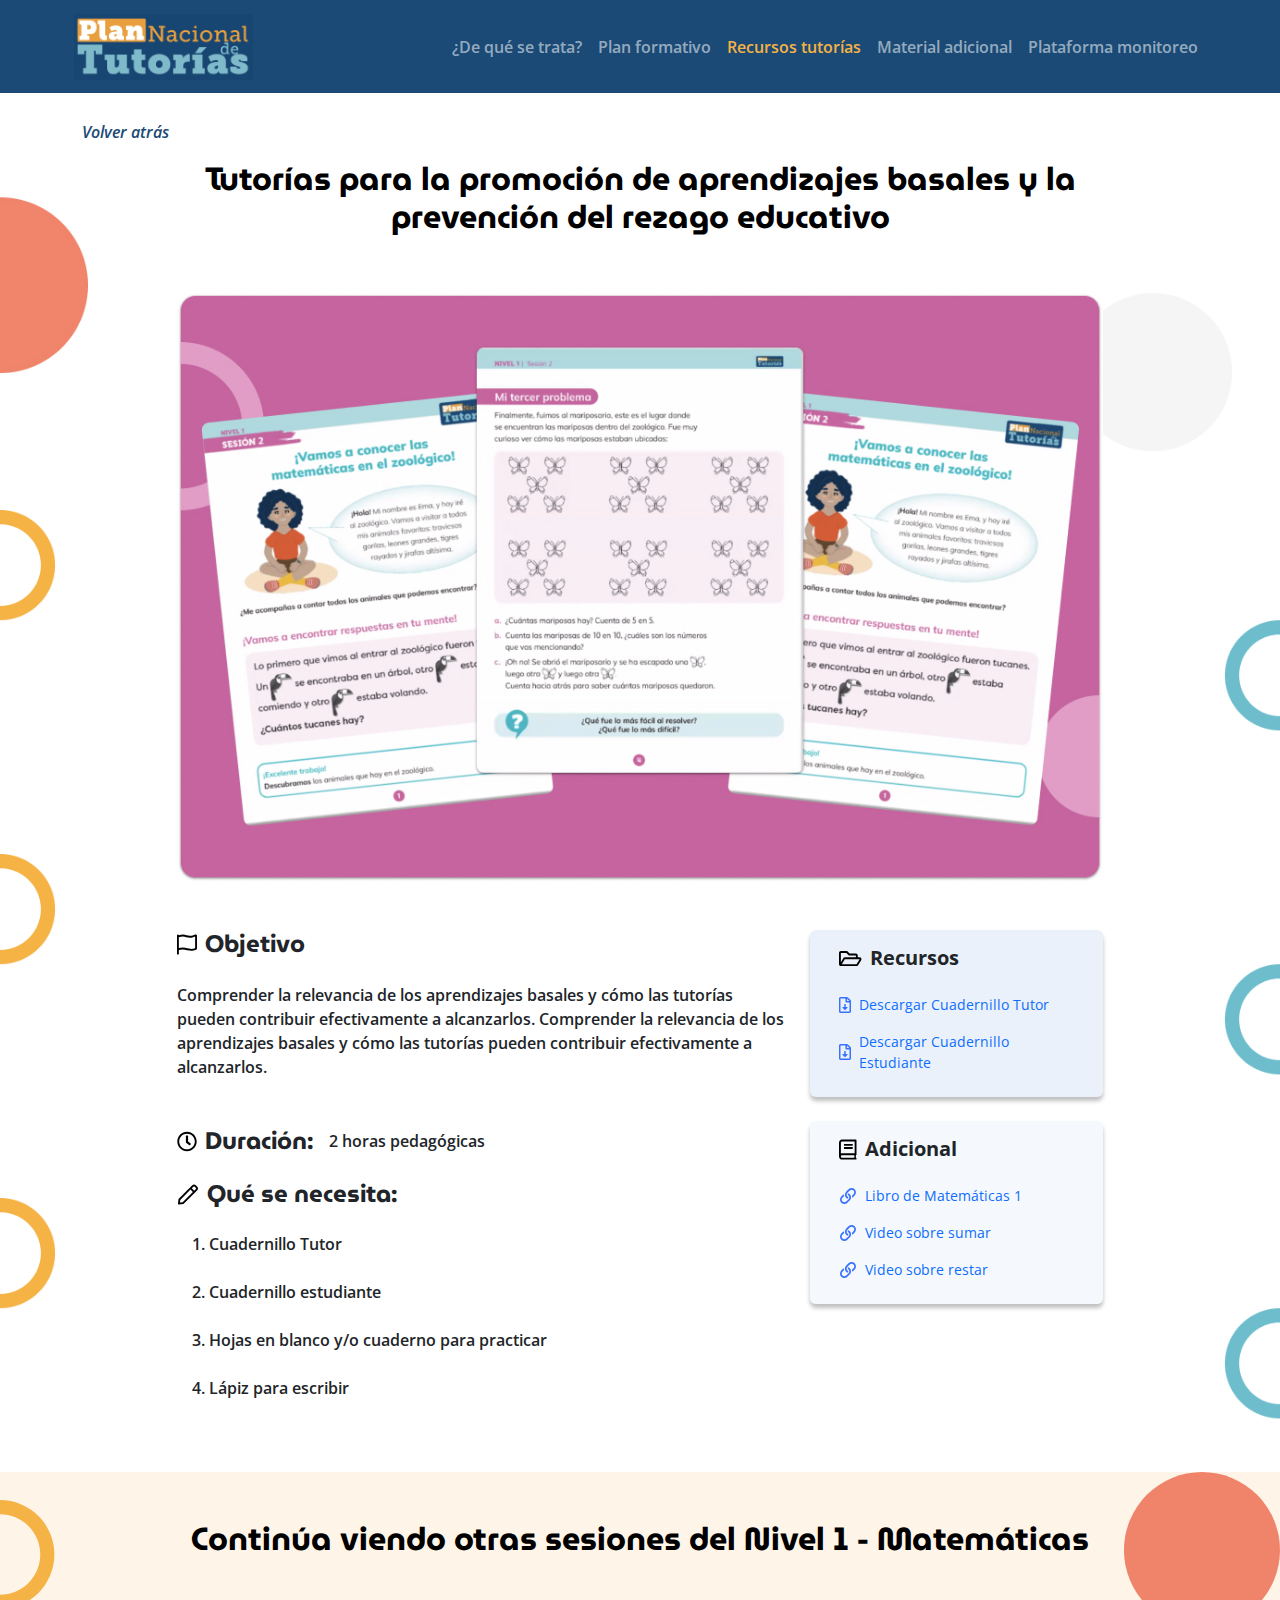
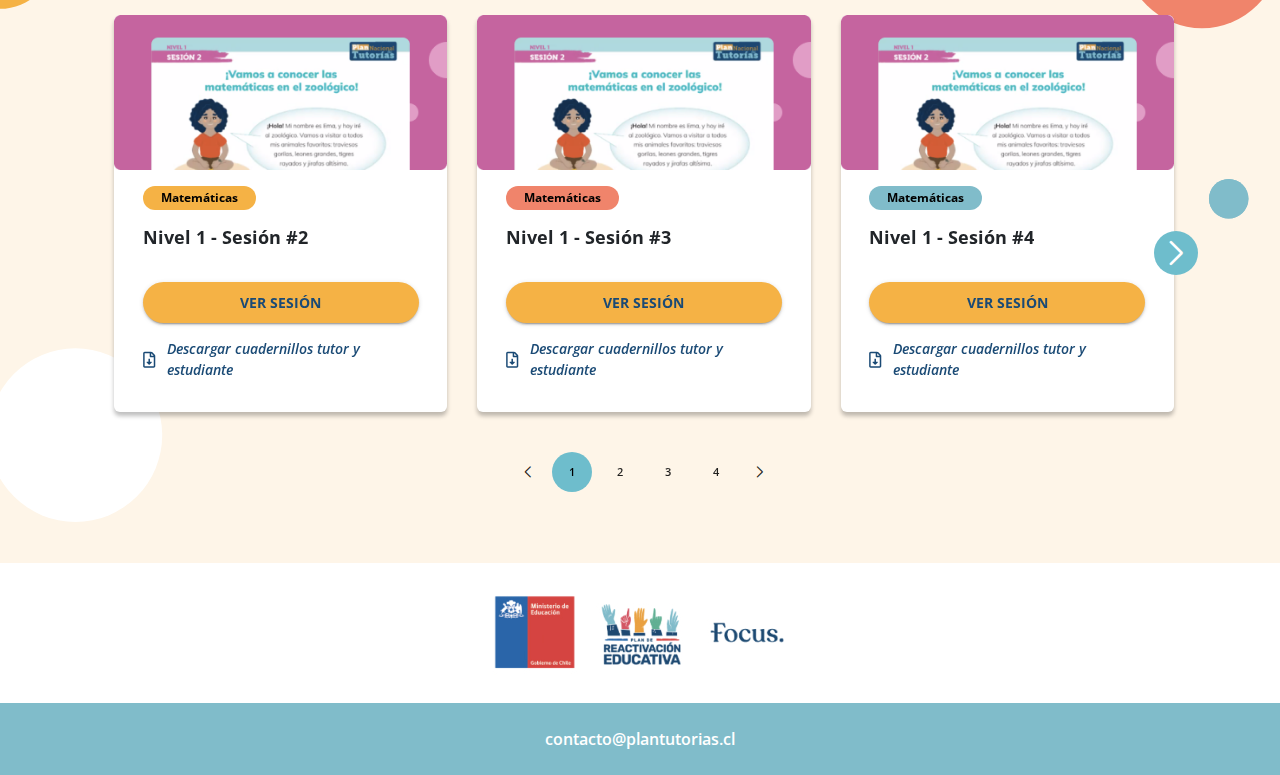
==== commit cb00e35a: "fix: title icons" ====
--- a/recursos-sesion.html
+++ b/recursos-sesion.html
@@ -92,12 +92,12 @@
                                     Objetivo
                                 </h6>
                                 <p class="mb-5">Comprender la relevancia de los aprendizajes basales y cómo las tutorías pueden contribuir efectivamente a alcanzarlos. Comprender la relevancia de los aprendizajes basales y cómo las tutorías pueden contribuir efectivamente a alcanzarlos.</p>
-                                <div class="mb-4">
-                                    <h6 class="h6 mb-4 d-inline me-3">
+                                <div class="mb-4 d-flex align-items-center">
+                                    <h6 class="h6 mb-0 me-3">
                                         <img src="assets/icons/clock.svg" alt=""/>
                                         Duración:
                                     </h6> 
-                                    <span class="d-inline">2 horas pedagógicas</span> 
+                                    <span>2 horas pedagógicas</span> 
                                 </div>
                                 <h6 class="h6 mb-4">
                                     <img src="assets/icons/pen.svg" alt=""/>
--- a/style.css
+++ b/style.css
@@ -132,8 +132,14 @@
     font-family: var(--museo);
     font-size: 1.5rem;
     font-weight: 700;
+    align-items: center;
+    display: flex;
 }
  
+.h6 img{
+    margin-right: 8px;
+}
+
 /* hero */
 
 .hero {
